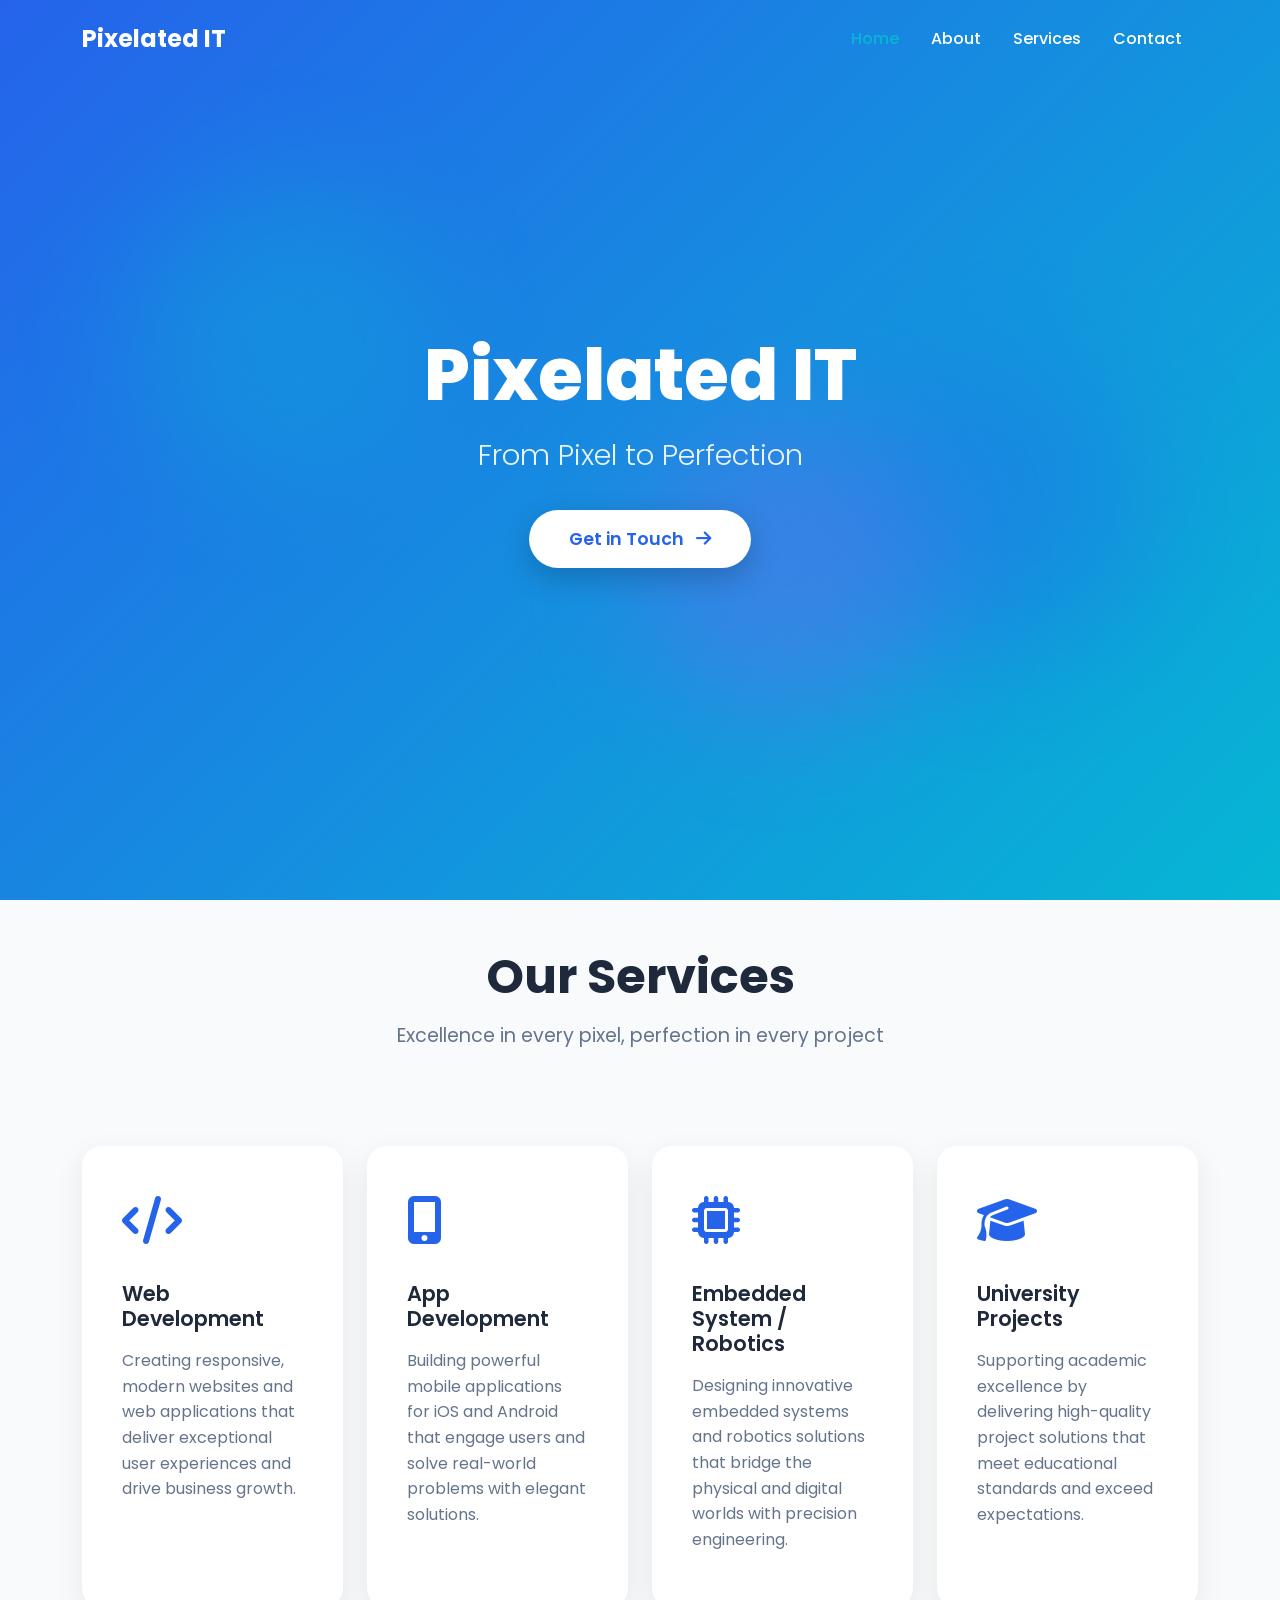
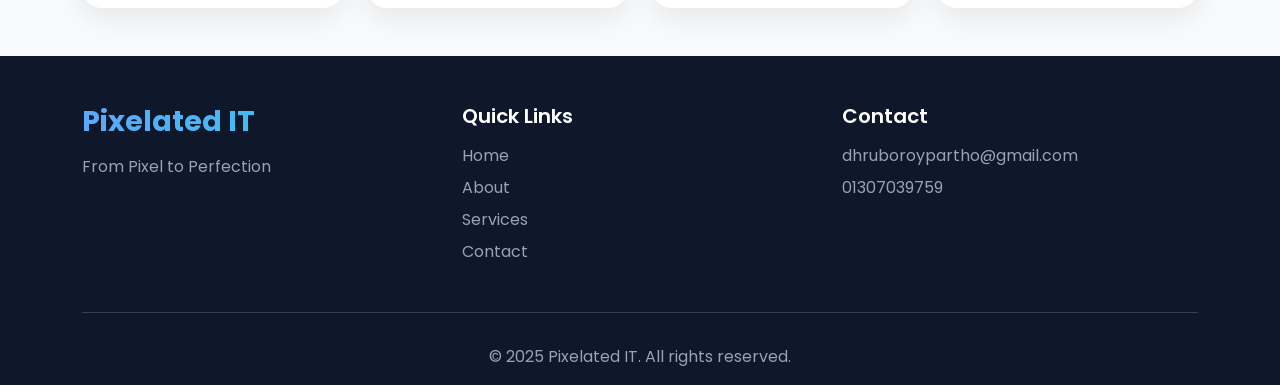
==== index.html @ b304aab7 "Add files via upload" ====
<!DOCTYPE html>
<html lang="en">
<head>
    <meta charset="UTF-8">
    <meta name="viewport" content="width=device-width, initial-scale=1.0">
    <meta name="description" content="Pixelated IT - From Pixel to Perfection. Web Development, App Development, Embedded Systems, and University Projects">
    <meta name="keywords" content="web development, app development, embedded systems, robotics, university projects, IT solutions">
    <meta name="author" content="Pixelated IT">
    <title>Pixelated IT - From Pixel to Perfection</title>
    <link rel="icon" type="image/png" href="assets/logo.png">
    <link href="https://cdnjs.cloudflare.com/ajax/libs/bootstrap/5.3.2/css/bootstrap.min.css" rel="stylesheet">
    <link href="https://cdnjs.cloudflare.com/ajax/libs/font-awesome/6.4.0/css/all.min.css" rel="stylesheet">
    <link href="https://fonts.googleapis.com/css2?family=Poppins:wght@300;400;500;600;700;800&display=swap" rel="stylesheet">
    <link rel="stylesheet" href="css/style.css">
</head>
<body>
    <!-- Navigation -->
    <nav class="navbar navbar-expand-lg navbar-dark fixed-top" id="mainNav">
        <div class="container">
            <a class="navbar-brand" href="index.html">
                <span class="brand-text">Pixelated IT</span>
            </a>
            <button class="navbar-toggler" type="button" data-bs-toggle="collapse" data-bs-target="#navbarNav">
                <span class="navbar-toggler-icon"></span>
            </button>
            <div class="collapse navbar-collapse" id="navbarNav">
                <ul class="navbar-nav ms-auto">
                    <li class="nav-item"><a class="nav-link active" href="index.html">Home</a></li>
                    <li class="nav-item"><a class="nav-link" href="about.html">About</a></li>
                    <li class="nav-item"><a class="nav-link" href="services.html">Services</a></li>
                    <li class="nav-item"><a class="nav-link" href="contact.html">Contact</a></li>
                </ul>
            </div>
        </div>
    </nav>

    <!-- Hero Section -->
    <section class="hero-section">
        <div class="hero-background">
            <div class="blob blob-1"></div>
            <div class="blob blob-2"></div>
            <div class="blob blob-3"></div>
        </div>
        <div class="container hero-content">
            <div class="row align-items-center min-vh-100">
                <div class="col-lg-12 text-center">
                    <h1 class="hero-title" data-aos="fade-up">Pixelated IT</h1>
                    <p class="hero-subtitle" data-aos="fade-up" data-aos-delay="100">From Pixel to Perfection</p>
                    <a href="contact.html" class="btn btn-hero" data-aos="fade-up" data-aos-delay="200">
                        Get in Touch <i class="fas fa-arrow-right ms-2"></i>
                    </a>
                </div>
            </div>
        </div>
    </section>

    <!-- Services Section -->
    <section class="services-section py-5">
        <div class="container">
            <div class="row text-center mb-5">
                <div class="col-12">
                    <h2 class="section-title">Our Services</h2>
                    <p class="section-subtitle">Excellence in every pixel, perfection in every project</p>
                </div>
            </div>
            <div class="row g-4">
                <div class="col-lg-3 col-md-6" data-aos="fade-up" data-aos-delay="0">
                    <div class="service-card">
                        <div class="service-icon">
                            <i class="fas fa-code"></i>
                        </div>
                        <h3 class="service-title">Web Development</h3>
                        <p class="service-description">Creating responsive, modern websites and web applications that deliver exceptional user experiences and drive business growth.</p>
                    </div>
                </div>
                <div class="col-lg-3 col-md-6" data-aos="fade-up" data-aos-delay="100">
                    <div class="service-card">
                        <div class="service-icon">
                            <i class="fas fa-mobile-alt"></i>
                        </div>
                        <h3 class="service-title">App Development</h3>
                        <p class="service-description">Building powerful mobile applications for iOS and Android that engage users and solve real-world problems with elegant solutions.</p>
                    </div>
                </div>
                <div class="col-lg-3 col-md-6" data-aos="fade-up" data-aos-delay="200">
                    <div class="service-card">
                        <div class="service-icon">
                            <i class="fas fa-microchip"></i>
                        </div>
                        <h3 class="service-title">Embedded System / Robotics</h3>
                        <p class="service-description">Designing innovative embedded systems and robotics solutions that bridge the physical and digital worlds with precision engineering.</p>
                    </div>
                </div>
                <div class="col-lg-3 col-md-6" data-aos="fade-up" data-aos-delay="300">
                    <div class="service-card">
                        <div class="service-icon">
                            <i class="fas fa-graduation-cap"></i>
                        </div>
                        <h3 class="service-title">University Projects</h3>
                        <p class="service-description">Supporting academic excellence by delivering high-quality project solutions that meet educational standards and exceed expectations.</p>
                    </div>
                </div>
            </div>
        </div>
    </section>

    <!-- Footer -->
    <footer class="footer">
        <div class="container">
            <div class="row g-4">
                <div class="col-lg-4">
                    <h3 class="footer-brand">Pixelated IT</h3>
                    <p class="footer-text">From Pixel to Perfection</p>
                </div>
                <div class="col-lg-4">
                    <h5 class="footer-heading">Quick Links</h5>
                    <ul class="footer-links">
                        <li><a href="index.html">Home</a></li>
                        <li><a href="about.html">About</a></li>
                        <li><a href="services.html">Services</a></li>
                        <li><a href="contact.html">Contact</a></li>
                    </ul>
                </div>
                <div class="col-lg-4">
                    <h5 class="footer-heading">Contact</h5>
                    <p class="footer-text">dhruboroypartho@gmail.com</p>
                    <p class="footer-text">01307039759</p>
                </div>
            </div>
            <div class="footer-bottom">
                <p>&copy; 2025 Pixelated IT. All rights reserved.</p>
            </div>
        </div>
    </footer>

    <script src="https://cdnjs.cloudflare.com/ajax/libs/bootstrap/5.3.2/js/bootstrap.bundle.min.js"></script>
    <script src="js/main.js"></script>
</body>
</html>
---- css/style.css ----
/* Root Variables */
:root {
    --primary-color: #2563eb;
    --secondary-color: #06b6d4;
    --dark-color: #1e293b;
    --light-color: #f8fafc;
    --gradient: linear-gradient(135deg, #2563eb 0%, #06b6d4 100%);
}

/* Global Styles */
* {
    margin: 0;
    padding: 0;
    box-sizing: border-box;
}

body {
    font-family: 'Poppins', sans-serif;
    color: var(--dark-color);
    overflow-x: hidden;
}

/* Smooth Scrolling */
html {
    scroll-behavior: smooth;
}

/* Navigation */
.navbar {
    padding: 1rem 0;
    transition: all 0.3s ease;
    background: transparent;
}

.navbar.scrolled {
    background: rgba(255, 255, 255, 0.98);
    box-shadow: 0 2px 20px rgba(0, 0, 0, 0.1);
}

.navbar.scrolled .nav-link {
    color: var(--dark-color) !important;
}

.navbar.scrolled .navbar-brand .brand-text {
    background: var(--gradient);
    -webkit-background-clip: text;
    -webkit-text-fill-color: transparent;
    background-clip: text;
}

.navbar-brand .brand-text {
    font-size: 1.5rem;
    font-weight: 700;
    color: white;
}

.nav-link {
    color: white !important;
    font-weight: 500;
    margin: 0 0.5rem;
    transition: all 0.3s ease;
    position: relative;
}

.nav-link:hover,
.nav-link.active {
    color: var(--secondary-color) !important;
}

.navbar.scrolled .nav-link:hover,
.navbar.scrolled .nav-link.active {
    color: var(--primary-color) !important;
}

/* Hero Section */
.hero-section {
    min-height: 100vh;
    position: relative;
    display: flex;
    align-items: center;
    justify-content: center;
    overflow: hidden;
}

.hero-background {
    position: absolute;
    inset: 0;
    background: var(--gradient);
    z-index: 0;
}

.blob {
    position: absolute;
    width: 300px;
    height: 300px;
    border-radius: 50%;
    filter: blur(60px);
    opacity: 0.3;
    animation: blob-animation 7s infinite;
}

.blob-1 {
    top: 20%;
    left: 10%;
    background: var(--secondary-color);
}

.blob-2 {
    top: 40%;
    right: 10%;
    background: var(--primary-color);
    animation-delay: -2s;
}

.blob-3 {
    bottom: 20%;
    left: 50%;
    background: #8b5cf6;
    animation-delay: -4s;
}

@keyframes blob-animation {
    0%, 100% {
        transform: translate(0, 0) scale(1);
    }
    33% {
        transform: translate(30px, -50px) scale(1.1);
    }
    66% {
        transform: translate(-20px, 20px) scale(0.9);
    }
}

.hero-content {
    position: relative;
    z-index: 10;
}

.hero-title {
    font-size: 4.5rem;
    font-weight: 800;
    color: white;
    margin-bottom: 1rem;
    animation: fadeInUp 1s ease;
}

.hero-subtitle {
    font-size: 1.8rem;
    color: rgba(255, 255, 255, 0.9);
    margin-bottom: 2rem;
    font-weight: 300;
    animation: fadeInUp 1s ease 0.2s;
    animation-fill-mode: both;
}

.btn-hero {
    background: white;
    color: var(--primary-color);
    padding: 1rem 2.5rem;
    font-size: 1.1rem;
    font-weight: 600;
    border-radius: 50px;
    border: none;
    box-shadow: 0 10px 30px rgba(0, 0, 0, 0.2);
    transition: all 0.3s ease;
    display: inline-block;
    text-decoration: none;
    animation: fadeInUp 1s ease 0.4s;
    animation-fill-mode: both;
}

.btn-hero:hover {
    transform: translateY(-3px);
    box-shadow: 0 15px 40px rgba(0, 0, 0, 0.3);
    color: var(--primary-color);
}

@keyframes fadeInUp {
    from {
        opacity: 0;
        transform: translateY(30px);
    }
    to {
        opacity: 1;
        transform: translateY(0);
    }
}

/* Services Section */
.services-section {
    background: var(--light-color);
    padding: 6rem 0;
}

.section-title {
    font-size: 3rem;
    font-weight: 700;
    margin-bottom: 1rem;
}

.section-subtitle {
    font-size: 1.2rem;
    color: #64748b;
    margin-bottom: 3rem;
}

.service-card {
    background: white;
    padding: 2.5rem;
    border-radius: 20px;
    box-shadow: 0 10px 30px rgba(0, 0, 0, 0.08);
    transition: all 0.3s ease;
    height: 100%;
}

.service-card:hover {
    transform: translateY(-10px);
    box-shadow: 0 20px 50px rgba(0, 0, 0, 0.15);
}

.service-icon {
    font-size: 3rem;
    color: var(--primary-color);
    margin-bottom: 1.5rem;
    transition: all 0.3s ease;
}

.service-card:hover .service-icon {
    color: var(--secondary-color);
    transform: scale(1.1);
}

.service-title {
    font-size: 1.3rem;
    font-weight: 600;
    margin-bottom: 1rem;
}

.service-description {
    color: #64748b;
    line-height: 1.6;
}

/* About Page */
.about-header {
    padding: 8rem 0 4rem;
    background: linear-gradient(180deg, var(--light-color) 0%, white 100%);
}

.page-title {
    font-size: 3.5rem;
    font-weight: 700;
    margin-bottom: 1rem;
}

.title-divider {
    width: 100px;
    height: 4px;
    background: var(--gradient);
    margin: 0 auto 3rem;
}

.about-content {
    padding: 4rem 0;
}

.content-text {
    font-size: 1.1rem;
    line-height: 1.8;
    color: #475569;
    margin-bottom: 1.5rem;
}

.why-choose-card {
    background: var(--gradient);
    padding: 2rem;
    border-radius: 20px;
    box-shadow: 0 20px 50px rgba(0, 0, 0, 0.15);
}

.why-choose-inner {
    background: white;
    padding: 2rem;
    border-radius: 15px;
}

.feature-item {
    display: flex;
    align-items: center;
    margin-bottom: 1rem;
}

.feature-item i {
    color: #10b981;
    font-size: 1.5rem;
    margin-right: 1rem;
}

.mission-card {
    background: var(--gradient);
    padding: 3rem;
    border-radius: 20px;
    color: white;
    text-align: center;
    margin-top: 4rem;
}

.mission-card h2 {
    font-size: 2.5rem;
    margin-bottom: 1.5rem;
}

.mission-card p {
    font-size: 1.2rem;
    line-height: 1.8;
    max-width: 900px;
    margin: 0 auto;
}

/* Services Page */
.service-detail-card {
    background: white;
    border-radius: 20px;
    overflow: hidden;
    box-shadow: 0 10px 30px rgba(0, 0, 0, 0.08);
    margin-bottom: 2rem;
    transition: all 0.3s ease;
}

.service-detail-card:hover {
    box-shadow: 0 20px 50px rgba(0, 0, 0, 0.15);
}

.service-detail-icon {
    background: var(--gradient);
    padding: 3rem;
    display: flex;
    align-items: center;
    justify-content: center;
}

.service-detail-icon i {
    font-size: 4rem;
    color: white;
}

.service-detail-content {
    padding: 2.5rem;
}

.service-detail-content h3 {
    font-size: 2rem;
    margin-bottom: 1.5rem;
}

.service-detail-content p {
    font-size: 1.1rem;
    line-height: 1.8;
    color: #475569;
    margin-bottom: 1.5rem;
}

.learn-more-btn {
    color: var(--primary-color);
    font-weight: 600;
    text-decoration: none;
    transition: all 0.3s ease;
}

.learn-more-btn:hover {
    color: var(--secondary-color);
}

/* Contact Page */
.contact-info-card {
    background: var(--gradient);
    padding: 2rem;
    border-radius: 20px;
    color: white;
    margin-bottom: 2rem;
}

.contact-info-item {
    display: flex;
    align-items: flex-start;
    margin-bottom: 1.5rem;
}

.contact-info-item i {
    font-size: 1.5rem;
    margin-right: 1rem;
    margin-top: 0.25rem;
}

.leadership-card {
    background: white;
    padding: 2rem;
    border-radius: 20px;
    box-shadow: 0 10px 30px rgba(0, 0, 0, 0.08);
}

.leadership-name {
    font-size: 1.8rem;
    font-weight: 700;
    color: var(--primary-color);
    margin-bottom: 0.5rem;
}

.leadership-title {
    color: #64748b;
    font-size: 1.1rem;
}

.contact-form {
    background: white;
    padding: 2.5rem;
    border-radius: 20px;
    box-shadow: 0 10px 30px rgba(0, 0, 0, 0.08);
}

.form-group {
    margin-bottom: 1.5rem;
}

.form-label {
    font-weight: 600;
    margin-bottom: 0.5rem;
    color: var(--dark-color);
}

.form-control {
    padding: 0.75rem 1rem;
    border: 2px solid #e2e8f0;
    border-radius: 10px;
    transition: all 0.3s ease;
}

.form-control:focus {
    border-color: var(--primary-color);
    box-shadow: 0 0 0 3px rgba(37, 99, 235, 0.1);
}

.btn-submit {
    background: var(--gradient);
    color: white;
    padding: 1rem 2rem;
    border: none;
    border-radius: 10px;
    font-weight: 600;
    width: 100%;
    transition: all 0.3s ease;
    font-size: 1.1rem;
}

.btn-submit:hover {
    transform: translateY(-2px);
    box-shadow: 0 10px 30px rgba(37, 99, 235, 0.3);
}

.success-message {
    background: #d1fae5;
    color: #065f46;
    padding: 1rem;
    border-radius: 10px;
    text-align: center;
    margin-top: 1rem;
    display: none;
}

.success-message.show {
    display: block;
}

/* Footer */
.footer {
    background: #0f172a;
    color: white;
    padding: 3rem 0 1rem;
}

.footer-brand {
    font-size: 1.8rem;
    font-weight: 700;
    background: linear-gradient(135deg, #60a5fa 0%, #22d3ee 100%);
    -webkit-background-clip: text;
    -webkit-text-fill-color: transparent;
    background-clip: text;
    margin-bottom: 1rem;
}

.footer-text {
    color: #94a3b8;
    margin-bottom: 0.5rem;
}

.footer-heading {
    font-weight: 600;
    margin-bottom: 1rem;
}

.footer-links {
    list-style: none;
    padding: 0;
}

.footer-links li {
    margin-bottom: 0.5rem;
}

.footer-links a {
    color: #94a3b8;
    text-decoration: none;
    transition: all 0.3s ease;
}

.footer-links a:hover {
    color: var(--secondary-color);
}

.footer-bottom {
    border-top: 1px solid #334155;
    margin-top: 2rem;
    padding-top: 2rem;
    text-align: center;
}

.footer-bottom p {
    color: #94a3b8;
    margin: 0;
}

/* Responsive Design */
@media (max-width: 992px) {
    .hero-title {
        font-size: 3rem;
    }
    
    .hero-subtitle {
        font-size: 1.3rem;
    }
    
    .section-title {
        font-size: 2.5rem;
    }
    
    .page-title {
        font-size: 2.5rem;
    }
}

@media (max-width: 768px) {
    .hero-title {
        font-size: 2.5rem;
    }
    
    .hero-subtitle {
        font-size: 1.1rem;
    }
    
    .section-title {
        font-size: 2rem;
    }
    
    .service-detail-icon {
        padding: 2rem;
    }
    
    .service-detail-icon i {
        font-size: 3rem;
    }
}
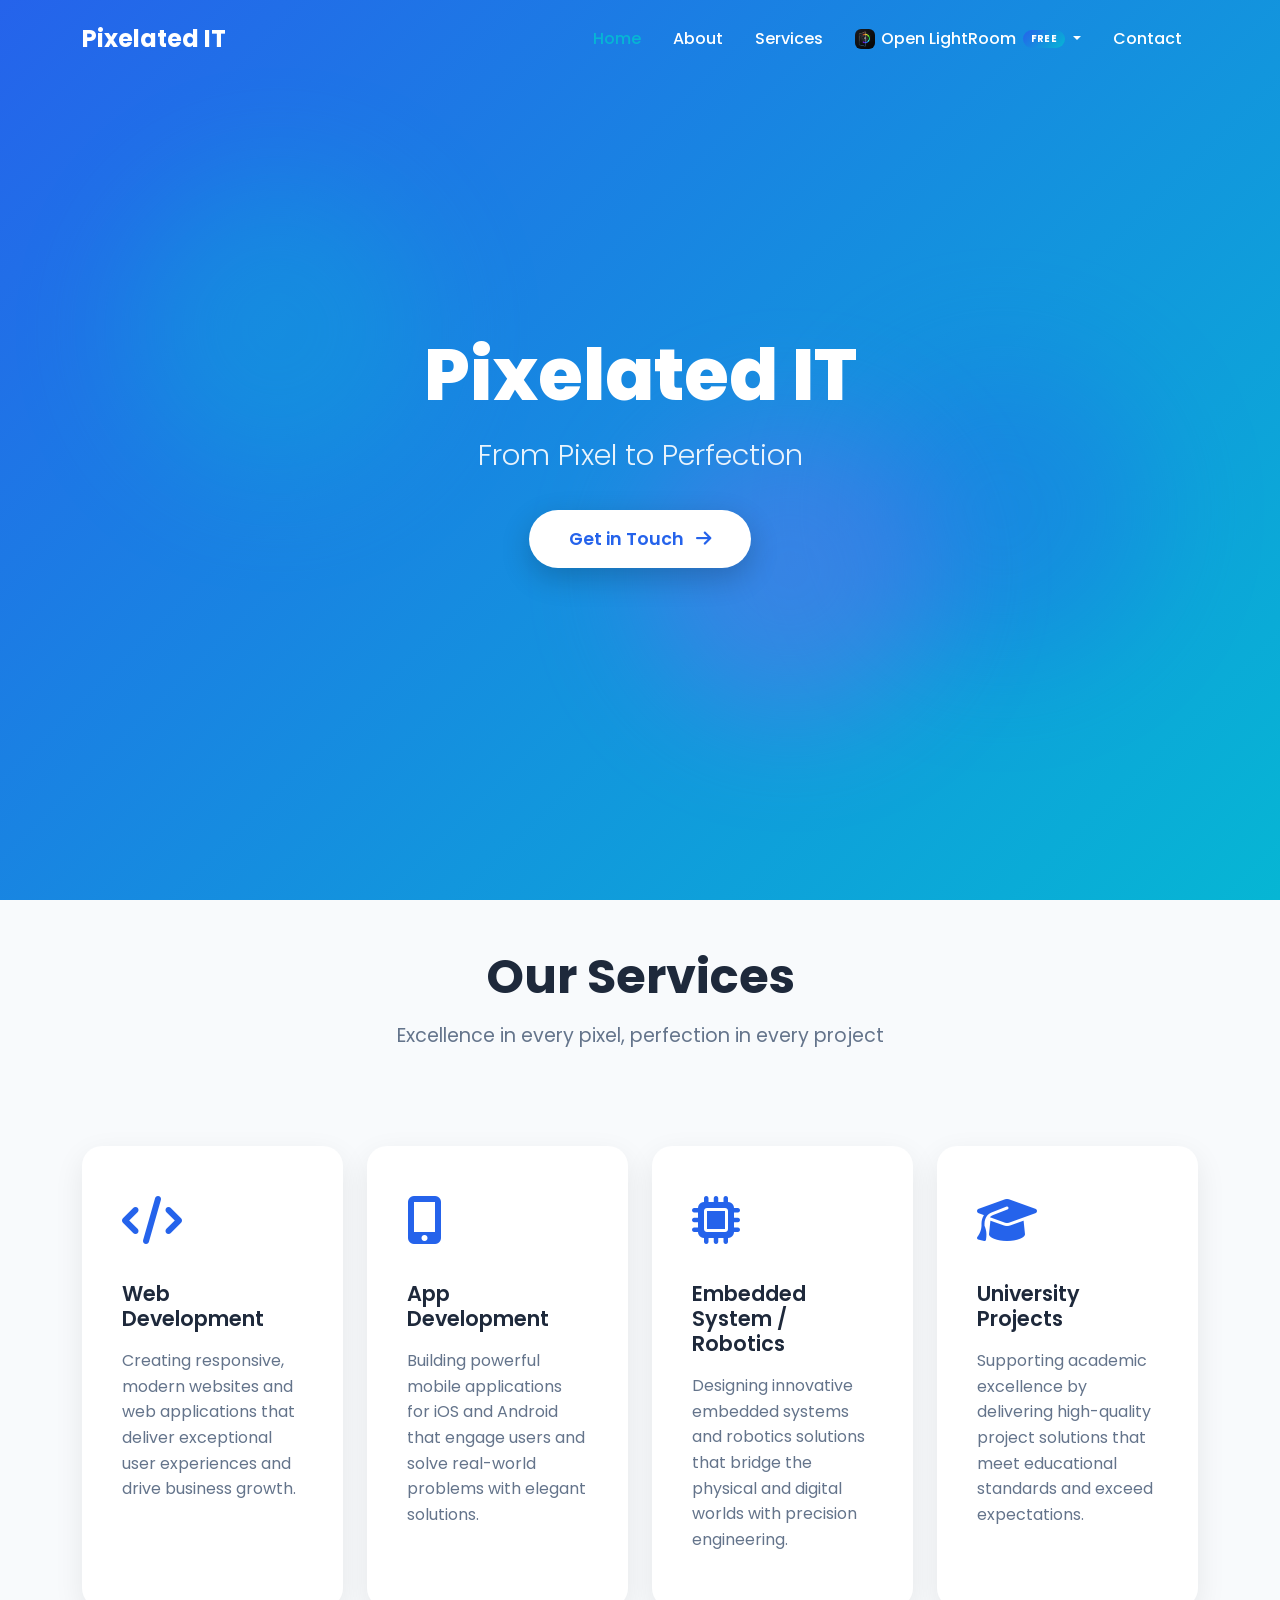
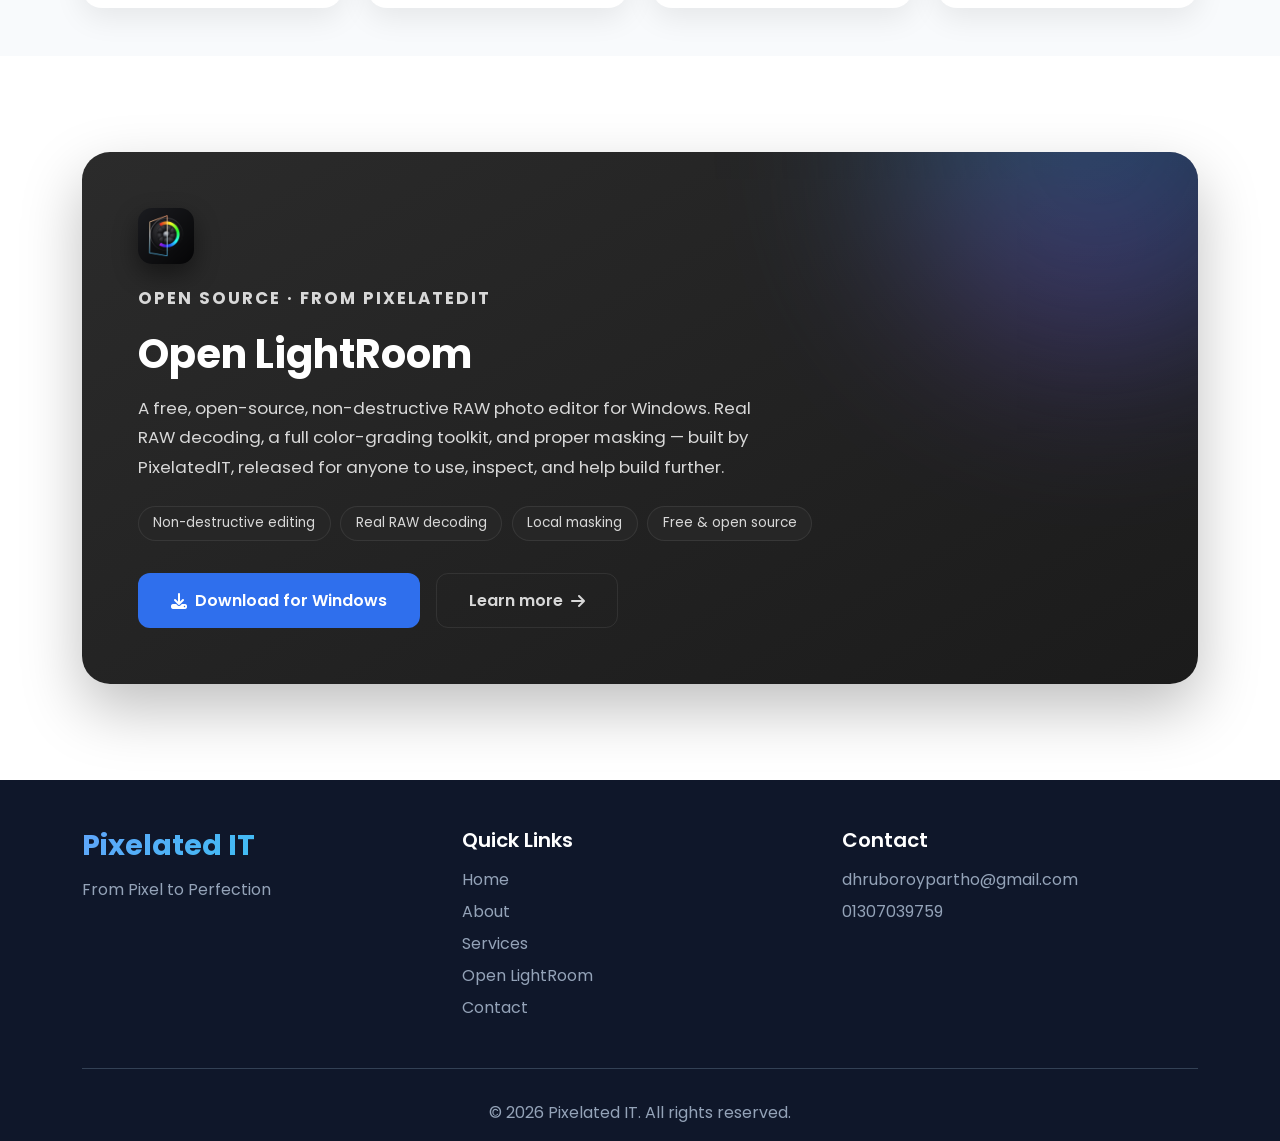
==== commit 0cb4c3e6: "Add files via upload" ====
--- a/index.html
+++ b/index.html
@@ -1,139 +1,179 @@
-<!DOCTYPE html>
-<html lang="en">
-<head>
-    <meta charset="UTF-8">
-    <meta name="viewport" content="width=device-width, initial-scale=1.0">
-    <meta name="description" content="Pixelated IT - From Pixel to Perfection. Web Development, App Development, Embedded Systems, and University Projects">
-    <meta name="keywords" content="web development, app development, embedded systems, robotics, university projects, IT solutions">
-    <meta name="author" content="Pixelated IT">
-    <title>Pixelated IT - From Pixel to Perfection</title>
-    <link rel="icon" type="image/png" href="assets/logo.png">
-    <link href="https://cdnjs.cloudflare.com/ajax/libs/bootstrap/5.3.2/css/bootstrap.min.css" rel="stylesheet">
-    <link href="https://cdnjs.cloudflare.com/ajax/libs/font-awesome/6.4.0/css/all.min.css" rel="stylesheet">
-    <link href="https://fonts.googleapis.com/css2?family=Poppins:wght@300;400;500;600;700;800&display=swap" rel="stylesheet">
-    <link rel="stylesheet" href="css/style.css">
-</head>
-<body>
-    <!-- Navigation -->
-    <nav class="navbar navbar-expand-lg navbar-dark fixed-top" id="mainNav">
-        <div class="container">
-            <a class="navbar-brand" href="index.html">
-                <span class="brand-text">Pixelated IT</span>
-            </a>
-            <button class="navbar-toggler" type="button" data-bs-toggle="collapse" data-bs-target="#navbarNav">
-                <span class="navbar-toggler-icon"></span>
-            </button>
-            <div class="collapse navbar-collapse" id="navbarNav">
-                <ul class="navbar-nav ms-auto">
-                    <li class="nav-item"><a class="nav-link active" href="index.html">Home</a></li>
-                    <li class="nav-item"><a class="nav-link" href="about.html">About</a></li>
-                    <li class="nav-item"><a class="nav-link" href="services.html">Services</a></li>
-                    <li class="nav-item"><a class="nav-link" href="contact.html">Contact</a></li>
-                </ul>
-            </div>
-        </div>
-    </nav>
-
-    <!-- Hero Section -->
-    <section class="hero-section">
-        <div class="hero-background">
-            <div class="blob blob-1"></div>
-            <div class="blob blob-2"></div>
-            <div class="blob blob-3"></div>
-        </div>
-        <div class="container hero-content">
-            <div class="row align-items-center min-vh-100">
-                <div class="col-lg-12 text-center">
-                    <h1 class="hero-title" data-aos="fade-up">Pixelated IT</h1>
-                    <p class="hero-subtitle" data-aos="fade-up" data-aos-delay="100">From Pixel to Perfection</p>
-                    <a href="contact.html" class="btn btn-hero" data-aos="fade-up" data-aos-delay="200">
-                        Get in Touch <i class="fas fa-arrow-right ms-2"></i>
-                    </a>
-                </div>
-            </div>
-        </div>
-    </section>
-
-    <!-- Services Section -->
-    <section class="services-section py-5">
-        <div class="container">
-            <div class="row text-center mb-5">
-                <div class="col-12">
-                    <h2 class="section-title">Our Services</h2>
-                    <p class="section-subtitle">Excellence in every pixel, perfection in every project</p>
-                </div>
-            </div>
-            <div class="row g-4">
-                <div class="col-lg-3 col-md-6" data-aos="fade-up" data-aos-delay="0">
-                    <div class="service-card">
-                        <div class="service-icon">
-                            <i class="fas fa-code"></i>
-                        </div>
-                        <h3 class="service-title">Web Development</h3>
-                        <p class="service-description">Creating responsive, modern websites and web applications that deliver exceptional user experiences and drive business growth.</p>
-                    </div>
-                </div>
-                <div class="col-lg-3 col-md-6" data-aos="fade-up" data-aos-delay="100">
-                    <div class="service-card">
-                        <div class="service-icon">
-                            <i class="fas fa-mobile-alt"></i>
-                        </div>
-                        <h3 class="service-title">App Development</h3>
-                        <p class="service-description">Building powerful mobile applications for iOS and Android that engage users and solve real-world problems with elegant solutions.</p>
-                    </div>
-                </div>
-                <div class="col-lg-3 col-md-6" data-aos="fade-up" data-aos-delay="200">
-                    <div class="service-card">
-                        <div class="service-icon">
-                            <i class="fas fa-microchip"></i>
-                        </div>
-                        <h3 class="service-title">Embedded System / Robotics</h3>
-                        <p class="service-description">Designing innovative embedded systems and robotics solutions that bridge the physical and digital worlds with precision engineering.</p>
-                    </div>
-                </div>
-                <div class="col-lg-3 col-md-6" data-aos="fade-up" data-aos-delay="300">
-                    <div class="service-card">
-                        <div class="service-icon">
-                            <i class="fas fa-graduation-cap"></i>
-                        </div>
-                        <h3 class="service-title">University Projects</h3>
-                        <p class="service-description">Supporting academic excellence by delivering high-quality project solutions that meet educational standards and exceed expectations.</p>
-                    </div>
-                </div>
-            </div>
-        </div>
-    </section>
-
-    <!-- Footer -->
-    <footer class="footer">
-        <div class="container">
-            <div class="row g-4">
-                <div class="col-lg-4">
-                    <h3 class="footer-brand">Pixelated IT</h3>
-                    <p class="footer-text">From Pixel to Perfection</p>
-                </div>
-                <div class="col-lg-4">
-                    <h5 class="footer-heading">Quick Links</h5>
-                    <ul class="footer-links">
-                        <li><a href="index.html">Home</a></li>
-                        <li><a href="about.html">About</a></li>
-                        <li><a href="services.html">Services</a></li>
-                        <li><a href="contact.html">Contact</a></li>
-                    </ul>
-                </div>
-                <div class="col-lg-4">
-                    <h5 class="footer-heading">Contact</h5>
-                    <p class="footer-text">dhruboroypartho@gmail.com</p>
-                    <p class="footer-text">01307039759</p>
-                </div>
-            </div>
-            <div class="footer-bottom">
-                <p>&copy; 2025 Pixelated IT. All rights reserved.</p>
-            </div>
-        </div>
-    </footer>
-
-    <script src="https://cdnjs.cloudflare.com/ajax/libs/bootstrap/5.3.2/js/bootstrap.bundle.min.js"></script>
-    <script src="js/main.js"></script>
-</body>
+<!DOCTYPE html>
+<html lang="en">
+<head>
+    <meta charset="UTF-8">
+    <meta name="viewport" content="width=device-width, initial-scale=1.0">
+    <meta name="description" content="Pixelated IT - From Pixel to Perfection. Web Development, App Development, Embedded Systems, and University Projects">
+    <meta name="keywords" content="web development, app development, embedded systems, robotics, university projects, IT solutions">
+    <meta name="author" content="Pixelated IT">
+    <title>Pixelated IT - From Pixel to Perfection</title>
+    <link rel="icon" type="image/png" href="assets/logo.png">
+    <link href="https://cdnjs.cloudflare.com/ajax/libs/bootstrap/5.3.2/css/bootstrap.min.css" rel="stylesheet">
+    <link href="https://cdnjs.cloudflare.com/ajax/libs/font-awesome/6.4.0/css/all.min.css" rel="stylesheet">
+    <link href="https://fonts.googleapis.com/css2?family=Poppins:wght@300;400;500;600;700;800&display=swap" rel="stylesheet">
+    <link rel="stylesheet" href="css/style.css">
+</head>
+<body>
+    <!-- Navigation -->
+    <nav class="navbar navbar-expand-lg navbar-dark fixed-top" id="mainNav">
+        <div class="container">
+            <a class="navbar-brand" href="index.html">
+                <span class="brand-text">Pixelated IT</span>
+            </a>
+            <button class="navbar-toggler" type="button" data-bs-toggle="collapse" data-bs-target="#navbarNav">
+                <span class="navbar-toggler-icon"></span>
+            </button>
+            <div class="collapse navbar-collapse" id="navbarNav">
+                <ul class="navbar-nav ms-auto">
+                    <li class="nav-item"><a class="nav-link active" href="index.html">Home</a></li>
+                    <li class="nav-item"><a class="nav-link" href="about.html">About</a></li>
+                    <li class="nav-item"><a class="nav-link" href="services.html">Services</a></li>
+                    <li class="nav-item dropdown">
+                        <a class="nav-link dropdown-toggle" href="#" id="olrDropdown" role="button" data-bs-toggle="dropdown" aria-expanded="false">
+                            <img src="assets/openlightroom/logo.png" alt="" class="olr-nav-icon">Open LightRoom<span class="nav-badge">Free</span>
+                        </a>
+                        <ul class="dropdown-menu dropdown-menu-end" aria-labelledby="olrDropdown">
+                            <li><a class="dropdown-item" href="openlightroom.html"><i class="fas fa-layer-group"></i>About the App</a></li>
+                            <li><a class="dropdown-item" href="openlightroom-download.html"><i class="fas fa-download"></i>Download</a></li>
+                        </ul>
+                    </li>
+                    <li class="nav-item"><a class="nav-link" href="contact.html">Contact</a></li>
+                </ul>
+            </div>
+        </div>
+    </nav>
+
+    <!-- Hero Section -->
+    <section class="hero-section">
+        <div class="hero-background">
+            <div class="blob blob-1"></div>
+            <div class="blob blob-2"></div>
+            <div class="blob blob-3"></div>
+        </div>
+        <div class="container hero-content">
+            <div class="row align-items-center min-vh-100">
+                <div class="col-lg-12 text-center">
+                    <h1 class="hero-title">Pixelated IT</h1>
+                    <p class="hero-subtitle">From Pixel to Perfection</p>
+                    <a href="contact.html" class="btn btn-hero">
+                        Get in Touch <i class="fas fa-arrow-right ms-2"></i>
+                    </a>
+                </div>
+            </div>
+        </div>
+    </section>
+
+    <!-- Services Section -->
+    <section class="services-section py-5">
+        <div class="container">
+            <div class="row text-center mb-5">
+                <div class="col-12">
+                    <h2 class="section-title">Our Services</h2>
+                    <p class="section-subtitle">Excellence in every pixel, perfection in every project</p>
+                </div>
+            </div>
+            <div class="row g-4">
+                <div class="col-lg-3 col-md-6">
+                    <div class="service-card reveal">
+                        <div class="service-icon">
+                            <i class="fas fa-code"></i>
+                        </div>
+                        <h3 class="service-title">Web Development</h3>
+                        <p class="service-description">Creating responsive, modern websites and web applications that deliver exceptional user experiences and drive business growth.</p>
+                    </div>
+                </div>
+                <div class="col-lg-3 col-md-6">
+                    <div class="service-card reveal">
+                        <div class="service-icon">
+                            <i class="fas fa-mobile-alt"></i>
+                        </div>
+                        <h3 class="service-title">App Development</h3>
+                        <p class="service-description">Building powerful mobile applications for iOS and Android that engage users and solve real-world problems with elegant solutions.</p>
+                    </div>
+                </div>
+                <div class="col-lg-3 col-md-6">
+                    <div class="service-card reveal">
+                        <div class="service-icon">
+                            <i class="fas fa-microchip"></i>
+                        </div>
+                        <h3 class="service-title">Embedded System / Robotics</h3>
+                        <p class="service-description">Designing innovative embedded systems and robotics solutions that bridge the physical and digital worlds with precision engineering.</p>
+                    </div>
+                </div>
+                <div class="col-lg-3 col-md-6">
+                    <div class="service-card reveal">
+                        <div class="service-icon">
+                            <i class="fas fa-graduation-cap"></i>
+                        </div>
+                        <h3 class="service-title">University Projects</h3>
+                        <p class="service-description">Supporting academic excellence by delivering high-quality project solutions that meet educational standards and exceed expectations.</p>
+                    </div>
+                </div>
+            </div>
+        </div>
+    </section>
+
+    <!-- Featured Project: Open LightRoom -->
+    <section class="featured-project-section">
+        <div class="container">
+            <div class="featured-project-card reveal">
+                <div class="featured-project-inner">
+                    <div class="olr-mark">
+                        <img src="assets/openlightroom/logo.png" alt="Open LightRoom logo">
+                    </div>
+                    <p class="featured-project-eyebrow">Open Source · From PixelatedIT</p>
+                    <h2>Open LightRoom</h2>
+                    <p>A free, open-source, non-destructive RAW photo editor for Windows. Real RAW decoding, a full color-grading toolkit, and proper masking — built by PixelatedIT, released for anyone to use, inspect, and help build further.</p>
+                    <div class="featured-tags">
+                        <span class="featured-tag">Non-destructive editing</span>
+                        <span class="featured-tag">Real RAW decoding</span>
+                        <span class="featured-tag">Local masking</span>
+                        <span class="featured-tag">Free &amp; open source</span>
+                    </div>
+                    <div class="featured-project-actions">
+                        <a href="openlightroom-download.html" class="btn-olr-primary">
+                            <i class="fas fa-download me-2"></i>Download for Windows
+                        </a>
+                        <a href="openlightroom.html" class="btn-olr-secondary">
+                            Learn more <i class="fas fa-arrow-right ms-2"></i>
+                        </a>
+                    </div>
+                </div>
+            </div>
+        </div>
+    </section>
+
+    <!-- Footer -->
+    <footer class="footer">
+        <div class="container">
+            <div class="row g-4">
+                <div class="col-lg-4">
+                    <h3 class="footer-brand">Pixelated IT</h3>
+                    <p class="footer-text">From Pixel to Perfection</p>
+                </div>
+                <div class="col-lg-4">
+                    <h5 class="footer-heading">Quick Links</h5>
+                    <ul class="footer-links">
+                        <li><a href="index.html">Home</a></li>
+                        <li><a href="about.html">About</a></li>
+                        <li><a href="services.html">Services</a></li>
+                        <li><a href="openlightroom.html">Open LightRoom</a></li>
+                        <li><a href="contact.html">Contact</a></li>
+                    </ul>
+                </div>
+                <div class="col-lg-4">
+                    <h5 class="footer-heading">Contact</h5>
+                    <p class="footer-text">dhruboroypartho@gmail.com</p>
+                    <p class="footer-text">01307039759</p>
+                </div>
+            </div>
+            <div class="footer-bottom">
+                <p>&copy; <span class="footer-year">2025</span> Pixelated IT. All rights reserved.</p>
+            </div>
+        </div>
+    </footer>
+
+    <script src="https://cdnjs.cloudflare.com/ajax/libs/bootstrap/5.3.2/js/bootstrap.bundle.min.js"></script>
+    <script src="js/main.js"></script>
+</body>
 </html>
--- a/css/style.css
+++ b/css/style.css
@@ -1,571 +1,1254 @@
-/* Root Variables */
-:root {
-    --primary-color: #2563eb;
-    --secondary-color: #06b6d4;
-    --dark-color: #1e293b;
-    --light-color: #f8fafc;
-    --gradient: linear-gradient(135deg, #2563eb 0%, #06b6d4 100%);
-}
-
-/* Global Styles */
-* {
-    margin: 0;
-    padding: 0;
-    box-sizing: border-box;
-}
-
-body {
-    font-family: 'Poppins', sans-serif;
-    color: var(--dark-color);
-    overflow-x: hidden;
-}
-
-/* Smooth Scrolling */
-html {
-    scroll-behavior: smooth;
-}
-
-/* Navigation */
-.navbar {
-    padding: 1rem 0;
-    transition: all 0.3s ease;
-    background: transparent;
-}
-
-.navbar.scrolled {
-    background: rgba(255, 255, 255, 0.98);
-    box-shadow: 0 2px 20px rgba(0, 0, 0, 0.1);
-}
-
-.navbar.scrolled .nav-link {
-    color: var(--dark-color) !important;
-}
-
-.navbar.scrolled .navbar-brand .brand-text {
-    background: var(--gradient);
-    -webkit-background-clip: text;
-    -webkit-text-fill-color: transparent;
-    background-clip: text;
-}
-
-.navbar-brand .brand-text {
-    font-size: 1.5rem;
-    font-weight: 700;
-    color: white;
-}
-
-.nav-link {
-    color: white !important;
-    font-weight: 500;
-    margin: 0 0.5rem;
-    transition: all 0.3s ease;
-    position: relative;
-}
-
-.nav-link:hover,
-.nav-link.active {
-    color: var(--secondary-color) !important;
-}
-
-.navbar.scrolled .nav-link:hover,
-.navbar.scrolled .nav-link.active {
-    color: var(--primary-color) !important;
-}
-
-/* Hero Section */
-.hero-section {
-    min-height: 100vh;
-    position: relative;
-    display: flex;
-    align-items: center;
-    justify-content: center;
-    overflow: hidden;
-}
-
-.hero-background {
-    position: absolute;
-    inset: 0;
-    background: var(--gradient);
-    z-index: 0;
-}
-
-.blob {
-    position: absolute;
-    width: 300px;
-    height: 300px;
-    border-radius: 50%;
-    filter: blur(60px);
-    opacity: 0.3;
-    animation: blob-animation 7s infinite;
-}
-
-.blob-1 {
-    top: 20%;
-    left: 10%;
-    background: var(--secondary-color);
-}
-
-.blob-2 {
-    top: 40%;
-    right: 10%;
-    background: var(--primary-color);
-    animation-delay: -2s;
-}
-
-.blob-3 {
-    bottom: 20%;
-    left: 50%;
-    background: #8b5cf6;
-    animation-delay: -4s;
-}
-
-@keyframes blob-animation {
-    0%, 100% {
-        transform: translate(0, 0) scale(1);
-    }
-    33% {
-        transform: translate(30px, -50px) scale(1.1);
-    }
-    66% {
-        transform: translate(-20px, 20px) scale(0.9);
-    }
-}
-
-.hero-content {
-    position: relative;
-    z-index: 10;
-}
-
-.hero-title {
-    font-size: 4.5rem;
-    font-weight: 800;
-    color: white;
-    margin-bottom: 1rem;
-    animation: fadeInUp 1s ease;
-}
-
-.hero-subtitle {
-    font-size: 1.8rem;
-    color: rgba(255, 255, 255, 0.9);
-    margin-bottom: 2rem;
-    font-weight: 300;
-    animation: fadeInUp 1s ease 0.2s;
-    animation-fill-mode: both;
-}
-
-.btn-hero {
-    background: white;
-    color: var(--primary-color);
-    padding: 1rem 2.5rem;
-    font-size: 1.1rem;
-    font-weight: 600;
-    border-radius: 50px;
-    border: none;
-    box-shadow: 0 10px 30px rgba(0, 0, 0, 0.2);
-    transition: all 0.3s ease;
-    display: inline-block;
-    text-decoration: none;
-    animation: fadeInUp 1s ease 0.4s;
-    animation-fill-mode: both;
-}
-
-.btn-hero:hover {
-    transform: translateY(-3px);
-    box-shadow: 0 15px 40px rgba(0, 0, 0, 0.3);
-    color: var(--primary-color);
-}
-
-@keyframes fadeInUp {
-    from {
-        opacity: 0;
-        transform: translateY(30px);
-    }
-    to {
-        opacity: 1;
-        transform: translateY(0);
-    }
-}
-
-/* Services Section */
-.services-section {
-    background: var(--light-color);
-    padding: 6rem 0;
-}
-
-.section-title {
-    font-size: 3rem;
-    font-weight: 700;
-    margin-bottom: 1rem;
-}
-
-.section-subtitle {
-    font-size: 1.2rem;
-    color: #64748b;
-    margin-bottom: 3rem;
-}
-
-.service-card {
-    background: white;
-    padding: 2.5rem;
-    border-radius: 20px;
-    box-shadow: 0 10px 30px rgba(0, 0, 0, 0.08);
-    transition: all 0.3s ease;
-    height: 100%;
-}
-
-.service-card:hover {
-    transform: translateY(-10px);
-    box-shadow: 0 20px 50px rgba(0, 0, 0, 0.15);
-}
-
-.service-icon {
-    font-size: 3rem;
-    color: var(--primary-color);
-    margin-bottom: 1.5rem;
-    transition: all 0.3s ease;
-}
-
-.service-card:hover .service-icon {
-    color: var(--secondary-color);
-    transform: scale(1.1);
-}
-
-.service-title {
-    font-size: 1.3rem;
-    font-weight: 600;
-    margin-bottom: 1rem;
-}
-
-.service-description {
-    color: #64748b;
-    line-height: 1.6;
-}
-
-/* About Page */
-.about-header {
-    padding: 8rem 0 4rem;
-    background: linear-gradient(180deg, var(--light-color) 0%, white 100%);
-}
-
-.page-title {
-    font-size: 3.5rem;
-    font-weight: 700;
-    margin-bottom: 1rem;
-}
-
-.title-divider {
-    width: 100px;
-    height: 4px;
-    background: var(--gradient);
-    margin: 0 auto 3rem;
-}
-
-.about-content {
-    padding: 4rem 0;
-}
-
-.content-text {
-    font-size: 1.1rem;
-    line-height: 1.8;
-    color: #475569;
-    margin-bottom: 1.5rem;
-}
-
-.why-choose-card {
-    background: var(--gradient);
-    padding: 2rem;
-    border-radius: 20px;
-    box-shadow: 0 20px 50px rgba(0, 0, 0, 0.15);
-}
-
-.why-choose-inner {
-    background: white;
-    padding: 2rem;
-    border-radius: 15px;
-}
-
-.feature-item {
-    display: flex;
-    align-items: center;
-    margin-bottom: 1rem;
-}
-
-.feature-item i {
-    color: #10b981;
-    font-size: 1.5rem;
-    margin-right: 1rem;
-}
-
-.mission-card {
-    background: var(--gradient);
-    padding: 3rem;
-    border-radius: 20px;
-    color: white;
-    text-align: center;
-    margin-top: 4rem;
-}
-
-.mission-card h2 {
-    font-size: 2.5rem;
-    margin-bottom: 1.5rem;
-}
-
-.mission-card p {
-    font-size: 1.2rem;
-    line-height: 1.8;
-    max-width: 900px;
-    margin: 0 auto;
-}
-
-/* Services Page */
-.service-detail-card {
-    background: white;
-    border-radius: 20px;
-    overflow: hidden;
-    box-shadow: 0 10px 30px rgba(0, 0, 0, 0.08);
-    margin-bottom: 2rem;
-    transition: all 0.3s ease;
-}
-
-.service-detail-card:hover {
-    box-shadow: 0 20px 50px rgba(0, 0, 0, 0.15);
-}
-
-.service-detail-icon {
-    background: var(--gradient);
-    padding: 3rem;
-    display: flex;
-    align-items: center;
-    justify-content: center;
-}
-
-.service-detail-icon i {
-    font-size: 4rem;
-    color: white;
-}
-
-.service-detail-content {
-    padding: 2.5rem;
-}
-
-.service-detail-content h3 {
-    font-size: 2rem;
-    margin-bottom: 1.5rem;
-}
-
-.service-detail-content p {
-    font-size: 1.1rem;
-    line-height: 1.8;
-    color: #475569;
-    margin-bottom: 1.5rem;
-}
-
-.learn-more-btn {
-    color: var(--primary-color);
-    font-weight: 600;
-    text-decoration: none;
-    transition: all 0.3s ease;
-}
-
-.learn-more-btn:hover {
-    color: var(--secondary-color);
-}
-
-/* Contact Page */
-.contact-info-card {
-    background: var(--gradient);
-    padding: 2rem;
-    border-radius: 20px;
-    color: white;
-    margin-bottom: 2rem;
-}
-
-.contact-info-item {
-    display: flex;
-    align-items: flex-start;
-    margin-bottom: 1.5rem;
-}
-
-.contact-info-item i {
-    font-size: 1.5rem;
-    margin-right: 1rem;
-    margin-top: 0.25rem;
-}
-
-.leadership-card {
-    background: white;
-    padding: 2rem;
-    border-radius: 20px;
-    box-shadow: 0 10px 30px rgba(0, 0, 0, 0.08);
-}
-
-.leadership-name {
-    font-size: 1.8rem;
-    font-weight: 700;
-    color: var(--primary-color);
-    margin-bottom: 0.5rem;
-}
-
-.leadership-title {
-    color: #64748b;
-    font-size: 1.1rem;
-}
-
-.contact-form {
-    background: white;
-    padding: 2.5rem;
-    border-radius: 20px;
-    box-shadow: 0 10px 30px rgba(0, 0, 0, 0.08);
-}
-
-.form-group {
-    margin-bottom: 1.5rem;
-}
-
-.form-label {
-    font-weight: 600;
-    margin-bottom: 0.5rem;
-    color: var(--dark-color);
-}
-
-.form-control {
-    padding: 0.75rem 1rem;
-    border: 2px solid #e2e8f0;
-    border-radius: 10px;
-    transition: all 0.3s ease;
-}
-
-.form-control:focus {
-    border-color: var(--primary-color);
-    box-shadow: 0 0 0 3px rgba(37, 99, 235, 0.1);
-}
-
-.btn-submit {
-    background: var(--gradient);
-    color: white;
-    padding: 1rem 2rem;
-    border: none;
-    border-radius: 10px;
-    font-weight: 600;
-    width: 100%;
-    transition: all 0.3s ease;
-    font-size: 1.1rem;
-}
-
-.btn-submit:hover {
-    transform: translateY(-2px);
-    box-shadow: 0 10px 30px rgba(37, 99, 235, 0.3);
-}
-
-.success-message {
-    background: #d1fae5;
-    color: #065f46;
-    padding: 1rem;
-    border-radius: 10px;
-    text-align: center;
-    margin-top: 1rem;
-    display: none;
-}
-
-.success-message.show {
-    display: block;
-}
-
-/* Footer */
-.footer {
-    background: #0f172a;
-    color: white;
-    padding: 3rem 0 1rem;
-}
-
-.footer-brand {
-    font-size: 1.8rem;
-    font-weight: 700;
-    background: linear-gradient(135deg, #60a5fa 0%, #22d3ee 100%);
-    -webkit-background-clip: text;
-    -webkit-text-fill-color: transparent;
-    background-clip: text;
-    margin-bottom: 1rem;
-}
-
-.footer-text {
-    color: #94a3b8;
-    margin-bottom: 0.5rem;
-}
-
-.footer-heading {
-    font-weight: 600;
-    margin-bottom: 1rem;
-}
-
-.footer-links {
-    list-style: none;
-    padding: 0;
-}
-
-.footer-links li {
-    margin-bottom: 0.5rem;
-}
-
-.footer-links a {
-    color: #94a3b8;
-    text-decoration: none;
-    transition: all 0.3s ease;
-}
-
-.footer-links a:hover {
-    color: var(--secondary-color);
-}
-
-.footer-bottom {
-    border-top: 1px solid #334155;
-    margin-top: 2rem;
-    padding-top: 2rem;
-    text-align: center;
-}
-
-.footer-bottom p {
-    color: #94a3b8;
-    margin: 0;
-}
-
-/* Responsive Design */
-@media (max-width: 992px) {
-    .hero-title {
-        font-size: 3rem;
-    }
-    
-    .hero-subtitle {
-        font-size: 1.3rem;
-    }
-    
-    .section-title {
-        font-size: 2.5rem;
-    }
-    
-    .page-title {
-        font-size: 2.5rem;
-    }
-}
-
-@media (max-width: 768px) {
-    .hero-title {
-        font-size: 2.5rem;
-    }
-    
-    .hero-subtitle {
-        font-size: 1.1rem;
-    }
-    
-    .section-title {
-        font-size: 2rem;
-    }
-    
-    .service-detail-icon {
-        padding: 2rem;
-    }
-    
-    .service-detail-icon i {
-        font-size: 3rem;
-    }
+/* Root Variables */
+:root {
+    --primary-color: #2563eb;
+    --secondary-color: #06b6d4;
+    --dark-color: #1e293b;
+    --light-color: #f8fafc;
+    --gradient: linear-gradient(135deg, #2563eb 0%, #06b6d4 100%);
+
+    /* Open LightRoom brand (matches the app's own dark UI) */
+    --olr-window: #2b2b2b;
+    --olr-panel: #262626;
+    --olr-canvas: #1b1b1b;
+    --olr-accent: #2f6fed;
+    --olr-text: #d8d8d8;
+    --olr-muted: #9ca3af;
+    --olr-border: rgba(255, 255, 255, 0.08);
+}
+
+/* Global Styles */
+* {
+    margin: 0;
+    padding: 0;
+    box-sizing: border-box;
+}
+
+body {
+    font-family: 'Poppins', sans-serif;
+    color: var(--dark-color);
+    overflow-x: hidden;
+}
+
+/* Smooth Scrolling */
+html {
+    scroll-behavior: smooth;
+}
+
+/* Navigation */
+.navbar {
+    padding: 1rem 0;
+    transition: all 0.3s ease;
+    background: transparent;
+}
+
+.navbar.scrolled {
+    background: rgba(255, 255, 255, 0.98);
+    box-shadow: 0 2px 20px rgba(0, 0, 0, 0.1);
+}
+
+.navbar.scrolled .nav-link {
+    color: var(--dark-color) !important;
+}
+
+.navbar.scrolled .navbar-brand .brand-text {
+    background: var(--gradient);
+    -webkit-background-clip: text;
+    -webkit-text-fill-color: transparent;
+    background-clip: text;
+}
+
+.navbar-brand .brand-text {
+    font-size: 1.5rem;
+    font-weight: 700;
+    color: white;
+}
+
+.nav-link {
+    color: white !important;
+    font-weight: 500;
+    margin: 0 0.5rem;
+    transition: all 0.3s ease;
+    position: relative;
+}
+
+.nav-link:hover,
+.nav-link.active {
+    color: var(--secondary-color) !important;
+}
+
+.navbar.scrolled .nav-link:hover,
+.navbar.scrolled .nav-link.active {
+    color: var(--primary-color) !important;
+}
+
+/* Nav dropdown (Open LightRoom menu) */
+.navbar-nav .dropdown-menu {
+    border: 0;
+    border-radius: 14px;
+    padding: 0.5rem;
+    margin-top: 0.5rem;
+    box-shadow: 0 20px 50px rgba(0, 0, 0, 0.18);
+    min-width: 220px;
+}
+
+.navbar-nav .dropdown-item {
+    border-radius: 10px;
+    padding: 0.6rem 1rem;
+    font-weight: 500;
+    color: var(--dark-color);
+    transition: all 0.2s ease;
+}
+
+.navbar-nav .dropdown-item:hover,
+.navbar-nav .dropdown-item:focus {
+    background: rgba(37, 99, 235, 0.08);
+    color: var(--primary-color);
+}
+
+.navbar-nav .dropdown-item i {
+    width: 1.25rem;
+    color: var(--primary-color);
+}
+
+.nav-badge {
+    font-size: 0.6rem;
+    font-weight: 700;
+    letter-spacing: 0.03em;
+    background: var(--gradient);
+    color: #fff;
+    padding: 0.15rem 0.5rem;
+    border-radius: 20px;
+    margin-left: 0.4rem;
+    vertical-align: middle;
+    text-transform: uppercase;
+}
+
+/* Dark-page navbar variant (Open LightRoom pages) */
+.navbar.olr-nav.scrolled {
+    background: rgba(23, 23, 23, 0.92);
+    backdrop-filter: blur(10px);
+}
+
+.navbar.olr-nav.scrolled .nav-link {
+    color: var(--olr-text) !important;
+}
+
+.navbar.olr-nav.scrolled .nav-link:hover,
+.navbar.olr-nav.scrolled .nav-link.active {
+    color: #ffffff !important;
+}
+
+.navbar.olr-nav.scrolled .navbar-brand .brand-text {
+    background: none;
+    -webkit-text-fill-color: #ffffff;
+    color: #ffffff;
+}
+
+/* Hero Section */
+.hero-section {
+    min-height: 100vh;
+    position: relative;
+    display: flex;
+    align-items: center;
+    justify-content: center;
+    overflow: hidden;
+}
+
+.hero-background {
+    position: absolute;
+    inset: 0;
+    background: var(--gradient);
+    z-index: 0;
+}
+
+.blob {
+    position: absolute;
+    width: 300px;
+    height: 300px;
+    border-radius: 50%;
+    filter: blur(60px);
+    opacity: 0.3;
+    animation: blob-animation 7s infinite;
+}
+
+.blob-1 {
+    top: 20%;
+    left: 10%;
+    background: var(--secondary-color);
+}
+
+.blob-2 {
+    top: 40%;
+    right: 10%;
+    background: var(--primary-color);
+    animation-delay: -2s;
+}
+
+.blob-3 {
+    bottom: 20%;
+    left: 50%;
+    background: #8b5cf6;
+    animation-delay: -4s;
+}
+
+@keyframes blob-animation {
+    0%, 100% {
+        transform: translate(0, 0) scale(1);
+    }
+    33% {
+        transform: translate(30px, -50px) scale(1.1);
+    }
+    66% {
+        transform: translate(-20px, 20px) scale(0.9);
+    }
+}
+
+.hero-content {
+    position: relative;
+    z-index: 10;
+}
+
+.hero-title {
+    font-size: 4.5rem;
+    font-weight: 800;
+    color: white;
+    margin-bottom: 1rem;
+    animation: fadeInUp 1s ease;
+}
+
+.hero-subtitle {
+    font-size: 1.8rem;
+    color: rgba(255, 255, 255, 0.9);
+    margin-bottom: 2rem;
+    font-weight: 300;
+    animation: fadeInUp 1s ease 0.2s;
+    animation-fill-mode: both;
+}
+
+.btn-hero {
+    background: white;
+    color: var(--primary-color);
+    padding: 1rem 2.5rem;
+    font-size: 1.1rem;
+    font-weight: 600;
+    border-radius: 50px;
+    border: none;
+    box-shadow: 0 10px 30px rgba(0, 0, 0, 0.2);
+    transition: all 0.3s ease;
+    display: inline-block;
+    text-decoration: none;
+    animation: fadeInUp 1s ease 0.4s;
+    animation-fill-mode: both;
+}
+
+.btn-hero:hover {
+    transform: translateY(-3px);
+    box-shadow: 0 15px 40px rgba(0, 0, 0, 0.3);
+    color: var(--primary-color);
+}
+
+@keyframes fadeInUp {
+    from {
+        opacity: 0;
+        transform: translateY(30px);
+    }
+    to {
+        opacity: 1;
+        transform: translateY(0);
+    }
+}
+
+/* Reveal-on-scroll (controlled by IntersectionObserver in main.js) */
+.reveal {
+    opacity: 0;
+    transform: translateY(24px);
+    transition: opacity 0.6s ease, transform 0.6s ease;
+}
+
+.reveal.visible {
+    opacity: 1;
+    transform: translateY(0);
+}
+
+@media (prefers-reduced-motion: reduce) {
+    .reveal {
+        opacity: 1;
+        transform: none;
+        transition: none;
+    }
+}
+
+/* Services Section */
+.services-section {
+    background: var(--light-color);
+    padding: 6rem 0;
+}
+
+.section-title {
+    font-size: 3rem;
+    font-weight: 700;
+    margin-bottom: 1rem;
+}
+
+.section-subtitle {
+    font-size: 1.2rem;
+    color: #64748b;
+    margin-bottom: 3rem;
+}
+
+.service-card {
+    background: white;
+    padding: 2.5rem;
+    border-radius: 20px;
+    box-shadow: 0 10px 30px rgba(0, 0, 0, 0.08);
+    transition: all 0.3s ease;
+    height: 100%;
+}
+
+.service-card:hover {
+    transform: translateY(-10px);
+    box-shadow: 0 20px 50px rgba(0, 0, 0, 0.15);
+}
+
+.service-icon {
+    font-size: 3rem;
+    color: var(--primary-color);
+    margin-bottom: 1.5rem;
+    transition: all 0.3s ease;
+}
+
+.service-card:hover .service-icon {
+    color: var(--secondary-color);
+    transform: scale(1.1);
+}
+
+.service-title {
+    font-size: 1.3rem;
+    font-weight: 600;
+    margin-bottom: 1rem;
+}
+
+.service-description {
+    color: #64748b;
+    line-height: 1.6;
+}
+
+/* Featured Project Section (Home page) */
+.featured-project-section {
+    padding: 6rem 0;
+    background: #ffffff;
+}
+
+.featured-project-card {
+    background: linear-gradient(150deg, var(--olr-window) 0%, var(--olr-canvas) 100%);
+    border-radius: 28px;
+    padding: 3.5rem;
+    color: var(--olr-text);
+    position: relative;
+    overflow: hidden;
+    box-shadow: 0 25px 60px rgba(0, 0, 0, 0.25);
+}
+
+.featured-project-card::before {
+    content: "";
+    position: absolute;
+    inset: -40% -10% auto auto;
+    width: 420px;
+    height: 420px;
+    background: conic-gradient(from 90deg, #2f6fed, #8b5cf6, #06b6d4, #2f6fed);
+    filter: blur(90px);
+    opacity: 0.35;
+    border-radius: 50%;
+}
+
+.featured-project-inner {
+    position: relative;
+    z-index: 1;
+}
+
+.olr-mark {
+    display: inline-flex;
+    align-items: center;
+    justify-content: center;
+    width: 3.5rem;
+    height: 3.5rem;
+    margin-bottom: 1.25rem;
+    border-radius: 14px;
+    box-shadow: 0 10px 25px rgba(0, 0, 0, 0.45);
+}
+
+.olr-mark img {
+    width: 100%;
+    height: 100%;
+    border-radius: 14px;
+    display: block;
+}
+
+.featured-project-eyebrow {
+    text-transform: uppercase;
+    letter-spacing: 0.12em;
+    font-size: 0.75rem;
+    font-weight: 700;
+    color: var(--olr-muted);
+}
+
+.featured-project-card h2 {
+    font-size: 2.5rem;
+    font-weight: 700;
+    color: #ffffff;
+    margin: 0.5rem 0 1rem;
+}
+
+.featured-project-card p {
+    font-size: 1.05rem;
+    line-height: 1.75;
+    color: var(--olr-text);
+    max-width: 640px;
+}
+
+.featured-tags {
+    display: flex;
+    flex-wrap: wrap;
+    gap: 0.6rem;
+    margin: 1.5rem 0 2rem;
+}
+
+.featured-tag {
+    background: var(--olr-panel);
+    border: 1px solid var(--olr-border);
+    color: var(--olr-text);
+    font-size: 0.85rem;
+    padding: 0.4rem 0.9rem;
+    border-radius: 20px;
+}
+
+.featured-project-actions {
+    display: flex;
+    flex-wrap: wrap;
+    gap: 1rem;
+}
+
+.btn-olr-primary {
+    background: var(--olr-accent);
+    color: #fff;
+    padding: 0.9rem 2rem;
+    font-weight: 600;
+    border-radius: 12px;
+    text-decoration: none;
+    display: inline-flex;
+    align-items: center;
+    transition: all 0.3s ease;
+    border: 1px solid transparent;
+}
+
+.btn-olr-primary:hover {
+    background: #2559c9;
+    color: #fff;
+    transform: translateY(-2px);
+}
+
+.btn-olr-secondary {
+    background: transparent;
+    color: var(--olr-text);
+    padding: 0.9rem 2rem;
+    font-weight: 600;
+    border-radius: 12px;
+    text-decoration: none;
+    display: inline-flex;
+    align-items: center;
+    border: 1px solid var(--olr-border);
+    transition: all 0.3s ease;
+}
+
+.btn-olr-secondary:hover {
+    background: rgba(255, 255, 255, 0.06);
+    color: #fff;
+    border-color: rgba(255, 255, 255, 0.2);
+}
+
+/* About Page */
+.about-header {
+    padding: 8rem 0 4rem;
+    background: linear-gradient(180deg, var(--light-color) 0%, white 100%);
+}
+
+.page-title {
+    font-size: 3.5rem;
+    font-weight: 700;
+    margin-bottom: 1rem;
+}
+
+.title-divider {
+    width: 100px;
+    height: 4px;
+    background: var(--gradient);
+    margin: 0 auto 3rem;
+}
+
+.about-content {
+    padding: 4rem 0;
+}
+
+.content-text {
+    font-size: 1.1rem;
+    line-height: 1.8;
+    color: #475569;
+    margin-bottom: 1.5rem;
+}
+
+.why-choose-card {
+    background: var(--gradient);
+    padding: 2rem;
+    border-radius: 20px;
+    box-shadow: 0 20px 50px rgba(0, 0, 0, 0.15);
+}
+
+.why-choose-inner {
+    background: white;
+    padding: 2rem;
+    border-radius: 15px;
+}
+
+.feature-item {
+    display: flex;
+    align-items: center;
+    margin-bottom: 1rem;
+}
+
+.feature-item i {
+    color: #10b981;
+    font-size: 1.5rem;
+    margin-right: 1rem;
+}
+
+.mission-card {
+    background: var(--gradient);
+    padding: 3rem;
+    border-radius: 20px;
+    color: white;
+    text-align: center;
+    margin-top: 4rem;
+}
+
+.mission-card h2 {
+    font-size: 2.5rem;
+    margin-bottom: 1.5rem;
+}
+
+.mission-card p {
+    font-size: 1.2rem;
+    line-height: 1.8;
+    max-width: 900px;
+    margin: 0 auto;
+}
+
+/* Services Page */
+.service-detail-card {
+    background: white;
+    border-radius: 20px;
+    overflow: hidden;
+    box-shadow: 0 10px 30px rgba(0, 0, 0, 0.08);
+    margin-bottom: 2rem;
+    transition: all 0.3s ease;
+}
+
+.service-detail-card:hover {
+    box-shadow: 0 20px 50px rgba(0, 0, 0, 0.15);
+}
+
+.service-detail-icon {
+    background: var(--gradient);
+    padding: 3rem;
+    display: flex;
+    align-items: center;
+    justify-content: center;
+}
+
+.service-detail-icon i {
+    font-size: 4rem;
+    color: white;
+}
+
+.service-detail-content {
+    padding: 2.5rem;
+}
+
+.service-detail-content h3 {
+    font-size: 2rem;
+    margin-bottom: 1.5rem;
+}
+
+.service-detail-content p {
+    font-size: 1.1rem;
+    line-height: 1.8;
+    color: #475569;
+    margin-bottom: 1.5rem;
+}
+
+.learn-more-btn {
+    color: var(--primary-color);
+    font-weight: 600;
+    text-decoration: none;
+    transition: all 0.3s ease;
+}
+
+.learn-more-btn:hover {
+    color: var(--secondary-color);
+}
+
+/* Contact Page */
+.contact-info-card {
+    background: var(--gradient);
+    padding: 2rem;
+    border-radius: 20px;
+    color: white;
+    margin-bottom: 2rem;
+}
+
+.contact-info-item {
+    display: flex;
+    align-items: flex-start;
+    margin-bottom: 1.5rem;
+}
+
+.contact-info-item i {
+    font-size: 1.5rem;
+    margin-right: 1rem;
+    margin-top: 0.25rem;
+}
+
+.leadership-card {
+    background: white;
+    padding: 2rem;
+    border-radius: 20px;
+    box-shadow: 0 10px 30px rgba(0, 0, 0, 0.08);
+}
+
+.leadership-name {
+    font-size: 1.8rem;
+    font-weight: 700;
+    color: var(--primary-color);
+    margin-bottom: 0.5rem;
+}
+
+.leadership-title {
+    color: #64748b;
+    font-size: 1.1rem;
+}
+
+.contact-form {
+    background: white;
+    padding: 2.5rem;
+    border-radius: 20px;
+    box-shadow: 0 10px 30px rgba(0, 0, 0, 0.08);
+}
+
+.form-group {
+    margin-bottom: 1.5rem;
+}
+
+.form-label {
+    font-weight: 600;
+    margin-bottom: 0.5rem;
+    color: var(--dark-color);
+}
+
+.form-control {
+    padding: 0.75rem 1rem;
+    border: 2px solid #e2e8f0;
+    border-radius: 10px;
+    transition: all 0.3s ease;
+}
+
+.form-control:focus {
+    border-color: var(--primary-color);
+    box-shadow: 0 0 0 3px rgba(37, 99, 235, 0.1);
+}
+
+.btn-submit {
+    background: var(--gradient);
+    color: white;
+    padding: 1rem 2rem;
+    border: none;
+    border-radius: 10px;
+    font-weight: 600;
+    width: 100%;
+    transition: all 0.3s ease;
+    font-size: 1.1rem;
+}
+
+.btn-submit:hover {
+    transform: translateY(-2px);
+    box-shadow: 0 10px 30px rgba(37, 99, 235, 0.3);
+}
+
+.success-message {
+    background: #d1fae5;
+    color: #065f46;
+    padding: 1rem;
+    border-radius: 10px;
+    text-align: center;
+    margin-top: 1rem;
+    display: none;
+}
+
+.success-message.show {
+    display: block;
+}
+
+.error-message {
+    background: #fee2e2;
+    color: #991b1b;
+    padding: 1rem;
+    border-radius: 10px;
+    text-align: center;
+    margin-top: 1rem;
+    display: none;
+}
+
+.error-message.show {
+    display: block;
+}
+
+/* Footer */
+.footer {
+    background: #0f172a;
+    color: white;
+    padding: 3rem 0 1rem;
+}
+
+.footer-brand {
+    font-size: 1.8rem;
+    font-weight: 700;
+    background: linear-gradient(135deg, #60a5fa 0%, #22d3ee 100%);
+    -webkit-background-clip: text;
+    -webkit-text-fill-color: transparent;
+    background-clip: text;
+    margin-bottom: 1rem;
+}
+
+.footer-text {
+    color: #94a3b8;
+    margin-bottom: 0.5rem;
+}
+
+.footer-heading {
+    font-weight: 600;
+    margin-bottom: 1rem;
+}
+
+.footer-links {
+    list-style: none;
+    padding: 0;
+}
+
+.footer-links li {
+    margin-bottom: 0.5rem;
+}
+
+.footer-links a {
+    color: #94a3b8;
+    text-decoration: none;
+    transition: all 0.3s ease;
+}
+
+.footer-links a:hover {
+    color: var(--secondary-color);
+}
+
+.footer-bottom {
+    border-top: 1px solid #334155;
+    margin-top: 2rem;
+    padding-top: 2rem;
+    text-align: center;
+}
+
+.footer-bottom p {
+    color: #94a3b8;
+    margin: 0;
+}
+
+/* ============================= */
+/* Open LightRoom — shared dark theme (About + Download pages) */
+/* ============================= */
+.olr-page {
+    background: var(--olr-canvas);
+    color: var(--olr-text);
+}
+
+.olr-hero {
+    padding: 10rem 0 6rem;
+    position: relative;
+    overflow: hidden;
+    background:
+        radial-gradient(60% 60% at 15% 20%, rgba(47, 111, 237, 0.25), transparent 60%),
+        radial-gradient(50% 50% at 85% 10%, rgba(139, 92, 246, 0.2), transparent 60%),
+        var(--olr-canvas);
+}
+
+.olr-eyebrow {
+    display: inline-flex;
+    align-items: center;
+    gap: 0.5rem;
+    background: var(--olr-panel);
+    border: 1px solid var(--olr-border);
+    color: var(--olr-text);
+    padding: 0.5rem 1rem;
+    border-radius: 30px;
+    font-size: 0.85rem;
+    font-weight: 500;
+    margin-bottom: 1.5rem;
+}
+
+.olr-eyebrow i {
+    color: var(--olr-accent);
+}
+
+.olr-hero h1 {
+    font-size: 3.4rem;
+    font-weight: 800;
+    color: #ffffff;
+    line-height: 1.15;
+    margin-bottom: 1.5rem;
+}
+
+.olr-hero .olr-subtitle {
+    font-size: 1.2rem;
+    line-height: 1.8;
+    color: var(--olr-text);
+    max-width: 680px;
+    margin: 0 auto 2.5rem;
+}
+
+.olr-hero-actions {
+    display: flex;
+    flex-wrap: wrap;
+    gap: 1rem;
+    justify-content: center;
+}
+
+.olr-hero-note {
+    margin-top: 1.5rem;
+    color: var(--olr-muted);
+    font-size: 0.9rem;
+}
+
+.olr-hero-note a {
+    color: var(--olr-text);
+    text-decoration: underline;
+}
+
+/* Hero banner (real branded artwork) */
+.olr-hero-banner {
+    max-width: 640px;
+    margin: 3.5rem auto 0;
+}
+
+.olr-hero-banner img {
+    width: 100%;
+    height: auto;
+    display: block;
+    border-radius: 16px;
+    box-shadow: 0 40px 80px rgba(0, 0, 0, 0.45);
+}
+
+/* Small logo mark used inline (nav dropdown, etc.) */
+.olr-nav-icon {
+    width: 20px;
+    height: 20px;
+    border-radius: 6px;
+    margin-right: 0.4rem;
+    vertical-align: -5px;
+}
+
+.olr-section {
+    padding: 5.5rem 0;
+}
+
+.olr-section-title {
+    font-size: 2.3rem;
+    font-weight: 700;
+    color: #ffffff;
+    margin-bottom: 1.25rem;
+}
+
+.olr-section-text {
+    font-size: 1.05rem;
+    line-height: 1.85;
+    color: var(--olr-text);
+}
+
+.olr-feature-card {
+    background: var(--olr-panel);
+    border: 1px solid var(--olr-border);
+    border-radius: 18px;
+    padding: 2rem;
+    height: 100%;
+    transition: all 0.3s ease;
+}
+
+.olr-feature-card:hover {
+    border-color: rgba(47, 111, 237, 0.4);
+    transform: translateY(-6px);
+}
+
+.olr-feature-icon {
+    width: 3rem;
+    height: 3rem;
+    border-radius: 12px;
+    background: rgba(47, 111, 237, 0.15);
+    color: var(--olr-accent);
+    display: flex;
+    align-items: center;
+    justify-content: center;
+    font-size: 1.3rem;
+    margin-bottom: 1.25rem;
+}
+
+.olr-feature-card h3 {
+    font-size: 1.2rem;
+    font-weight: 600;
+    color: #ffffff;
+    margin-bottom: 0.75rem;
+}
+
+.olr-feature-card p,
+.olr-feature-card li {
+    color: var(--olr-muted);
+    font-size: 0.95rem;
+    line-height: 1.7;
+}
+
+.olr-feature-card ul {
+    padding-left: 1.1rem;
+    margin-bottom: 0;
+}
+
+.olr-callout {
+    background: var(--olr-panel);
+    border: 1px solid var(--olr-border);
+    border-left: 3px solid var(--olr-accent);
+    border-radius: 16px;
+    padding: 2.5rem;
+}
+
+.olr-callout h2 {
+    color: #fff;
+    font-weight: 700;
+    margin-bottom: 1rem;
+}
+
+.olr-callout p {
+    color: var(--olr-text);
+    line-height: 1.8;
+    margin-bottom: 0;
+}
+
+.olr-badge-pill {
+    display: inline-block;
+    background: rgba(47, 111, 237, 0.15);
+    color: #8fb3ff;
+    font-size: 0.75rem;
+    font-weight: 700;
+    letter-spacing: 0.05em;
+    text-transform: uppercase;
+    padding: 0.3rem 0.8rem;
+    border-radius: 20px;
+    margin-bottom: 1rem;
+}
+
+.olr-roadmap-card {
+    background: transparent;
+    border: 1px dashed var(--olr-border);
+    border-radius: 16px;
+    padding: 2rem;
+}
+
+.olr-roadmap-card p {
+    color: var(--olr-text);
+    line-height: 1.8;
+    margin-bottom: 0;
+}
+
+.olr-footer-links {
+    margin-top: 2rem;
+    display: flex;
+    flex-wrap: wrap;
+    gap: 0.5rem 1.75rem;
+}
+
+.olr-footer-links a {
+    color: var(--olr-text);
+    text-decoration: none;
+    font-size: 0.95rem;
+}
+
+.olr-footer-links a:hover {
+    color: #fff;
+    text-decoration: underline;
+}
+
+/* ============================= */
+/* Download page */
+/* ============================= */
+.download-server-grid {
+    display: grid;
+    grid-template-columns: repeat(2, 1fr);
+    gap: 1.75rem;
+}
+
+.download-server-card {
+    background: var(--olr-panel);
+    border: 1px solid var(--olr-border);
+    border-radius: 20px;
+    padding: 2.25rem;
+}
+
+.download-server-card h3 {
+    color: #fff;
+    font-weight: 700;
+    font-size: 1.3rem;
+    margin-bottom: 0.35rem;
+}
+
+.download-server-card .server-note {
+    color: var(--olr-muted);
+    font-size: 0.9rem;
+    margin-bottom: 1.5rem;
+}
+
+.download-option {
+    display: flex;
+    align-items: center;
+    justify-content: space-between;
+    gap: 1rem;
+    background: var(--olr-window);
+    border: 1px solid var(--olr-border);
+    border-radius: 12px;
+    padding: 1rem 1.25rem;
+    margin-bottom: 0.9rem;
+    text-decoration: none;
+    transition: all 0.25s ease;
+}
+
+.download-option:last-child {
+    margin-bottom: 0;
+}
+
+.download-option:hover {
+    border-color: var(--olr-accent);
+    transform: translateX(4px);
+}
+
+.download-option .dl-label {
+    color: #fff;
+    font-weight: 600;
+    display: block;
+}
+
+.download-option .dl-sub {
+    color: var(--olr-muted);
+    font-size: 0.82rem;
+}
+
+.download-option.primary {
+    border-color: var(--olr-accent);
+    background: rgba(47, 111, 237, 0.12);
+}
+
+.download-option i.dl-arrow {
+    color: var(--olr-accent);
+    font-size: 1.1rem;
+}
+
+.requirements-table {
+    width: 100%;
+    border-collapse: separate;
+    border-spacing: 0;
+    background: var(--olr-panel);
+    border: 1px solid var(--olr-border);
+    border-radius: 16px;
+    overflow: hidden;
+}
+
+.requirements-table th,
+.requirements-table td {
+    padding: 1rem 1.5rem;
+    text-align: left;
+    border-bottom: 1px solid var(--olr-border);
+    color: var(--olr-text);
+    font-size: 0.95rem;
+}
+
+.requirements-table tr:last-child th,
+.requirements-table tr:last-child td {
+    border-bottom: none;
+}
+
+.requirements-table th {
+    color: var(--olr-muted);
+    font-weight: 600;
+    width: 35%;
+}
+
+.install-steps {
+    counter-reset: step;
+    list-style: none;
+    padding: 0;
+    margin: 0;
+}
+
+.install-steps li {
+    position: relative;
+    padding-left: 3.25rem;
+    margin-bottom: 1.5rem;
+    color: var(--olr-text);
+    line-height: 1.75;
+}
+
+.install-steps li::before {
+    counter-increment: step;
+    content: counter(step);
+    position: absolute;
+    left: 0;
+    top: 0;
+    width: 2.25rem;
+    height: 2.25rem;
+    border-radius: 50%;
+    background: rgba(47, 111, 237, 0.15);
+    color: #8fb3ff;
+    display: flex;
+    align-items: center;
+    justify-content: center;
+    font-weight: 700;
+}
+
+.notice-box {
+    background: rgba(245, 158, 11, 0.1);
+    border: 1px solid rgba(245, 158, 11, 0.35);
+    border-radius: 14px;
+    padding: 1.5rem 1.75rem;
+    display: flex;
+    gap: 1rem;
+    align-items: flex-start;
+}
+
+.notice-box i {
+    color: #f59e0b;
+    font-size: 1.3rem;
+    margin-top: 0.2rem;
+}
+
+.notice-box p {
+    color: var(--olr-text);
+    margin-bottom: 0;
+    line-height: 1.75;
+}
+
+.notice-box.info {
+    background: rgba(47, 111, 237, 0.1);
+    border-color: rgba(47, 111, 237, 0.35);
+}
+
+.notice-box.info i {
+    color: var(--olr-accent);
+}
+
+.trust-list {
+    list-style: none;
+    padding: 0;
+    margin: 0;
+}
+
+.trust-list li {
+    display: flex;
+    align-items: flex-start;
+    gap: 0.9rem;
+    color: var(--olr-text);
+    padding: 0.9rem 0;
+    border-bottom: 1px solid var(--olr-border);
+    line-height: 1.7;
+}
+
+.trust-list li:last-child {
+    border-bottom: none;
+}
+
+.trust-list li i {
+    color: var(--olr-accent);
+    margin-top: 0.3rem;
+}
+
+.trust-list a {
+    color: #8fb3ff;
+    text-decoration: underline;
+}
+
+/* Responsive Design */
+@media (max-width: 992px) {
+    .hero-title {
+        font-size: 3rem;
+    }
+
+    .hero-subtitle {
+        font-size: 1.3rem;
+    }
+
+    .section-title {
+        font-size: 2.5rem;
+    }
+
+    .page-title {
+        font-size: 2.5rem;
+    }
+
+    .olr-hero h1 {
+        font-size: 2.6rem;
+    }
+
+    .download-server-grid {
+        grid-template-columns: 1fr;
+    }
+
+    .featured-project-card {
+        padding: 2.5rem;
+    }
+
+    .featured-project-card h2 {
+        font-size: 2rem;
+    }
+}
+
+@media (max-width: 768px) {
+    .hero-title {
+        font-size: 2.5rem;
+    }
+
+    .hero-subtitle {
+        font-size: 1.1rem;
+    }
+
+    .section-title {
+        font-size: 2rem;
+    }
+
+    .service-detail-icon {
+        padding: 2rem;
+    }
+
+    .service-detail-icon i {
+        font-size: 3rem;
+    }
+
+    .olr-hero {
+        padding: 7.5rem 0 4rem;
+    }
+
+    .olr-hero h1 {
+        font-size: 2.1rem;
+    }
+
+    .download-option {
+        flex-wrap: wrap;
+    }
 }
